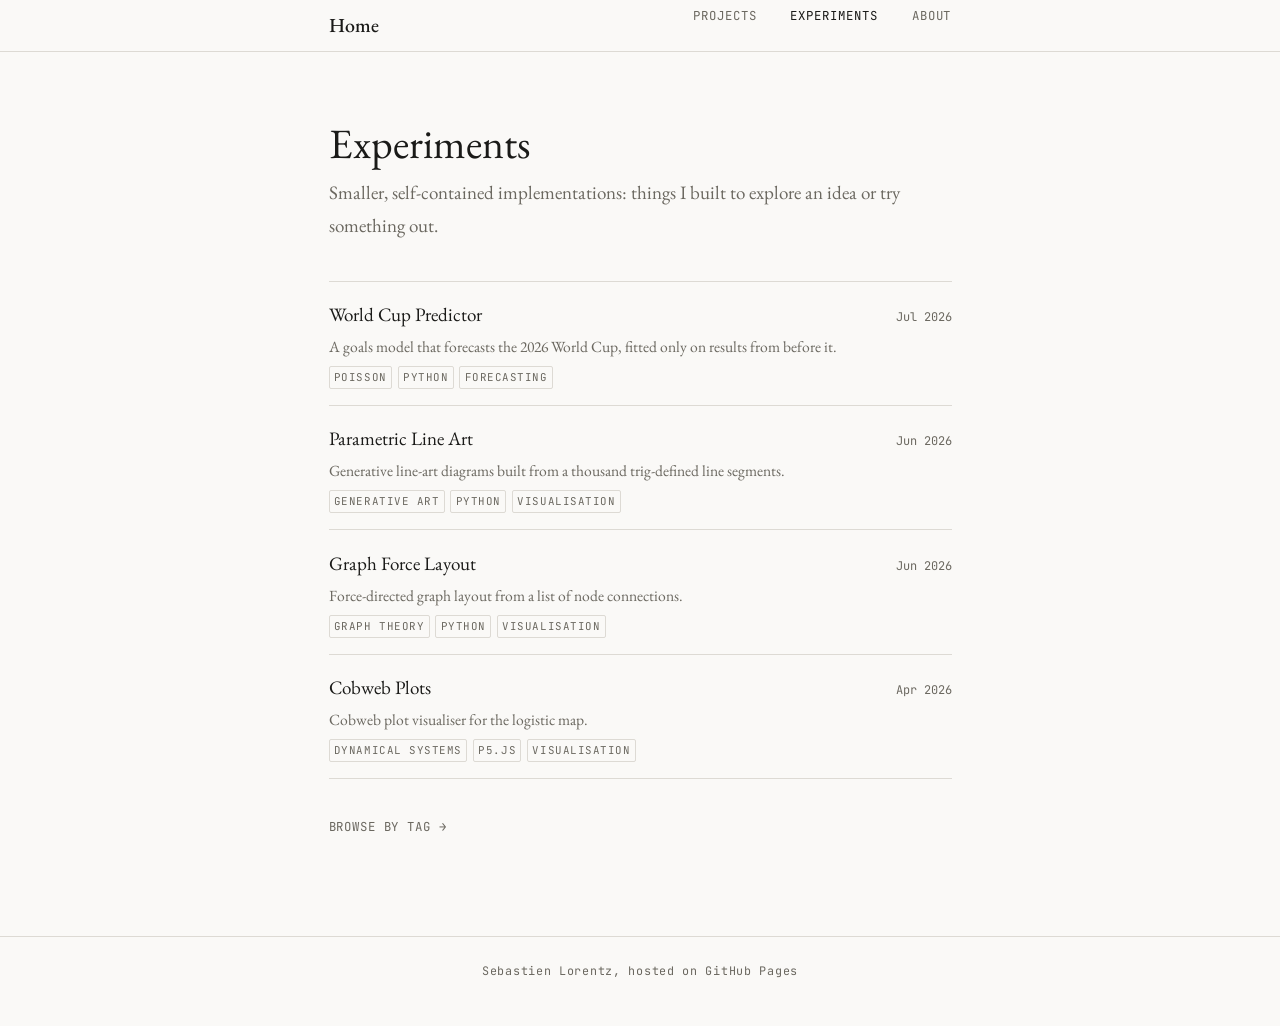
==== experiments/index.html @ 9d786cd4 "Added World Cup prediction page" ====
<!DOCTYPE html>
<html lang="en">
<head>
  <meta charset="UTF-8" />
  <meta name="viewport" content="width=device-width, initial-scale=1.0" />
  <title>Experiments | Sebastien</title>
  <link rel="stylesheet" href="/assets/css/main.css?v=3" />
  <link rel="icon" href="/favicon.svg" type="image/svg+xml" />
</head>
<body>

<nav>
  <div class="nav-inner">
    <a class="nav-brand" href="/">Home</a>
    <ul class="nav-links">
      <li><a href="/projects/">Projects</a></li>
      <li><a href="/experiments/" class="active">Experiments</a></li>
      <li><a href="/about.html">About</a></li>
    </ul>
  </div>
</nav>

<main>
  <h1>Experiments</h1>
  <p style="color:var(--text-dim); margin-top:0.5rem; margin-bottom:2rem;">
    Smaller, self-contained implementations: things I built to explore an idea or try something out.
  </p>

  <div class="project-list">

    <a class="project-item" href="/experiments/world_cup_predictor/world_cup_predictor.html">
      <div>
        <div class="item-title">World Cup Predictor</div>
        <div class="item-desc">A goals model that forecasts the 2026 World Cup, fitted only on results from before it.</div>
        <div class="item-tags">
          <span class="item-tag">Poisson</span>
          <span class="item-tag">Python</span>
          <span class="item-tag">forecasting</span>
        </div>
      </div>
      <div class="item-date">Jul 2026</div>
    </a>

    <a class="project-item" href="/experiments/line-art/line-art.html">
      <div>
        <div class="item-title">Parametric Line Art</div>
        <div class="item-desc">Generative line-art diagrams built from a thousand trig-defined line segments.</div>
        <div class="item-tags">
          <span class="item-tag">generative art</span>
          <span class="item-tag">Python</span>
          <span class="item-tag">visualisation</span>
        </div>
      </div>
      <div class="item-date">Jun 2026</div>
    </a>

    <a class="project-item" href="/experiments/Graph-forces/graph-forces.html">
      <div>
        <div class="item-title">Graph Force Layout</div>
        <div class="item-desc">Force-directed graph layout from a list of node connections.</div>
        <div class="item-tags">
          <span class="item-tag">graph theory</span>
          <span class="item-tag">Python</span>
          <span class="item-tag">visualisation</span>
        </div>
      </div>
      <div class="item-date">Jun 2026</div>
    </a>

    <a class="project-item" href="/experiments/cobweb/cobweb.html">
      <div>
        <div class="item-title">Cobweb Plots</div>
        <div class="item-desc">Cobweb plot visualiser for the logistic map.</div>
        <div class="item-tags">
          <span class="item-tag">dynamical systems</span>
          <span class="item-tag">p5.js</span>
          <span class="item-tag">visualisation</span>
        </div>
      </div>
      <div class="item-date">Apr 2026</div>
    </a>

    <!-- Copy the block above for each new experiment -->

  </div>

  <a class="all-link" href="/tags.html">Browse by tag &rarr;</a>
</main>

<footer>
  <p>Sebastien Lorentz, hosted on GitHub Pages</p>
</footer>

<script src="/assets/js/tags.js" defer></script>

</body>
</html>
---- assets/css/main.css ----
@import url('https://fonts.googleapis.com/css2?family=EB+Garamond:ital,wght@0,400;0,500;1,400&family=JetBrains+Mono:wght@400&display=swap');

:root {
  --bg:       #faf9f7;
  --surface:  #f2f0ec;
  --border:   #dddad4;
  --text:     #1a1a18;
  --text-dim: #6b6860;
  --accent:   #2a5298;
  --code-bg:  #f4f3f0;
  --max-w:    680px;
  --nav-h:    52px;
  --serif:    'EB Garamond', Georgia, serif;
  --mono:     'JetBrains Mono', 'Courier New', monospace;
}

*, *::before, *::after { box-sizing: border-box; margin: 0; padding: 0; }

html { font-size: 19px; scroll-behavior: smooth; }

body {
  background:     var(--bg);
  color:          var(--text);
  font-family:    var(--serif);
  line-height:    1.75;
  min-height:     100vh;
  display:        flex;
  flex-direction: column;
}

/* ── Nav ── */
nav {
  height:        var(--nav-h);
  border-bottom: 1px solid var(--border);
  background:    var(--bg);
  position:      sticky;
  top:           0;
  z-index:       10;
}
.nav-inner {
  max-width:       var(--max-w);
  height:          100%;
  margin:          0 auto;
  padding:         0 1.5rem;
  display:         flex;
  align-items:     center;
  justify-content: space-between;
}
.nav-brand {
  font-family:     var(--serif);
  font-size:       1.05rem;
  font-weight:     500;
  color:           var(--text);
  text-decoration: none;
}
.nav-brand:hover { color: var(--accent); }
.nav-links { list-style: none; display: flex; gap: 1.75rem; }
.nav-links a {
  font-family:     var(--mono);
  font-size:       0.65rem;
  letter-spacing:  0.08em;
  text-transform:  uppercase;
  color:           var(--text-dim);
  text-decoration: none;
}
.nav-links a:hover, .nav-links a.active { color: var(--text); }

/* ── Main ── */
main {
  flex:      1;
  max-width: var(--max-w);
  width:     100%;
  margin:    0 auto;
  padding:   3.5rem 1.5rem 5rem;
}

/* ── Typography ── */
h1 { font-family: var(--serif); font-weight: 400; font-size: 2.2rem; line-height: 1.15; margin-bottom: 0.4rem; }
h2 { font-family: var(--serif); font-weight: 400; font-size: 1.4rem; margin-top: 2.8rem; margin-bottom: 0.6rem; border-bottom: 1px solid var(--border); padding-bottom: 0.3rem; }
h3 { font-family: var(--serif); font-weight: 400; font-size: 1.1rem; font-style: italic; margin-top: 1.8rem; margin-bottom: 0.3rem; color: var(--text-dim); }
p  { margin-bottom: 1.1rem; }
a  { color: var(--accent); text-decoration: underline; text-underline-offset: 2px; }
a:hover { text-decoration: none; }
strong { font-weight: 500; }
em { font-style: italic; }
hr { border: none; border-top: 1px solid var(--border); margin: 2rem 0; }
ul, ol { padding-left: 1.4rem; margin-bottom: 1.1rem; }
li { margin-bottom: 0.2rem; }

/* ── Code ── */
code {
  font-family:   var(--mono);
  font-size:     0.75em;
  background:    var(--code-bg);
  border:        1px solid var(--border);
  border-radius: 3px;
  padding:       0.1em 0.35em;
  color:         var(--text);
}
pre {
  background:    var(--code-bg);
  border:        1px solid var(--border);
  border-radius: 4px;
  padding:       1.1rem 1.3rem;
  overflow-x:    auto;
  margin:        1.4rem 0;
  line-height:   1.55;
}
pre code {
  background: none;
  border:     none;
  padding:    0;
  font-size:  0.78rem;
}

/* ── MathJax ── */
mjx-container[display="true"] {
  overflow-x: auto;
  margin:     1.4rem 0 !important;
  padding:    0.2rem 0;
}

/* ── Footer ── */
footer {
  border-top: 1px solid var(--border);
  padding:    1.25rem 1.5rem;
  text-align: center;
}
footer p {
  font-family:    var(--mono);
  font-size:      0.62rem;
  letter-spacing: 0.06em;
  color:          var(--text-dim);
}

/* ── Homepage ── */
.hero {
  padding-bottom: 2.5rem;
  border-bottom:  1px solid var(--border);
  margin-bottom:  2.5rem;
}
.hero h1   { margin-bottom: 0.75rem; }
.hero-lead { color: var(--text-dim); font-size: 1rem; max-width: 520px; }

.section-label {
  font-family:    var(--mono);
  font-size:      0.62rem;
  letter-spacing: 0.1em;
  text-transform: uppercase;
  color:          var(--text-dim);
  margin-bottom:  0.75rem;
}

/* ── Project list ── */
.project-list { margin-bottom: 1.5rem; }
.project-item {
  display:         flex;
  justify-content: space-between;
  align-items:     baseline;
  gap:             1rem;
  padding:         0.85rem 0;
  border-bottom:   1px solid var(--border);
  text-decoration: none;
  color:           inherit;
}
.project-item:first-child { border-top: 1px solid var(--border); }
.project-item:hover .item-title { color: var(--accent); }
.item-title {
  font-family: var(--serif);
  font-size:   1rem;
  color:       var(--text);
  transition:  color 0.15s;
}
.item-desc  { font-size: 0.82rem; color: var(--text-dim); margin-top: 0.1rem; }
.item-tags  { display: flex; flex-wrap: wrap; gap: 0.3rem; margin-top: 0.3rem; }
.item-tag {
  font-family:    var(--mono);
  font-size:      0.57rem;
  letter-spacing: 0.05em;
  text-transform: uppercase;
  border:         1px solid var(--border);
  border-radius:  2px;
  padding:        0.1em 0.4em;
  color:          var(--text-dim);
}
/* clickable tag chips (handled by /assets/js/tags.js) */
.tag, .item-tag { cursor: pointer; transition: color 0.15s, border-color 0.15s; }
.tag:hover, .item-tag:hover { color: var(--accent); border-color: var(--accent); }
.item-date {
  font-family: var(--mono);
  font-size:   0.63rem;
  color:       var(--text-dim);
  white-space: nowrap;
  flex-shrink: 0;
}
.all-link {
  font-family:     var(--mono);
  font-size:       0.65rem;
  letter-spacing:  0.07em;
  text-transform:  uppercase;
  color:           var(--text-dim);
  text-decoration: none;
}
.all-link:hover { color: var(--accent); }

/* ── About page ── */
.page-sub {
  font-family:    var(--mono);
  font-size:      0.65rem;
  letter-spacing: 0.08em;
  text-transform: uppercase;
  color:          var(--text-dim);
  margin-bottom:  2rem;
  display:        block;
}
.interest-grid {
  display:               grid;
  grid-template-columns: 1fr 1fr;
  gap:                   1px;
  border:                1px solid var(--border);
  background:            var(--border);
  border-radius:         4px;
  overflow:              hidden;
  margin:                1.2rem 0 2rem;
}
.interest-cell  { background: var(--bg); padding: 0.9rem 1.1rem; }
.interest-label {
  font-family:    var(--mono);
  font-size:      0.58rem;
  letter-spacing: 0.09em;
  text-transform: uppercase;
  color:          var(--text-dim);
  margin-bottom:  0.2rem;
}
.interest-value { font-size: 0.9rem; }

/* ── Project page ── */
.back-link {
  display:         inline-block;
  font-family:     var(--mono);
  font-size:       0.63rem;
  letter-spacing:  0.07em;
  text-transform:  uppercase;
  color:           var(--text-dim);
  text-decoration: none;
  margin-bottom:   2rem;
}
.back-link:hover { color: var(--accent); }

.project-header {
  padding-bottom: 1.5rem;
  border-bottom:  1px solid var(--border);
  margin-bottom:  2rem;
}
.project-meta {
  font-family: var(--mono);
  font-size:   0.63rem;
  color:       var(--text-dim);
  margin-top:  0.6rem;
  display:     flex;
  flex-wrap:   wrap;
  gap:         0.4rem 1.5rem;
}
.tag-list { display: flex; flex-wrap: wrap; gap: 0.35rem; margin-top: 0.6rem; }
.tag {
  font-family:    var(--mono);
  font-size:      0.57rem;
  letter-spacing: 0.06em;
  text-transform: uppercase;
  border:         1px solid var(--border);
  border-radius:  2px;
  padding:        0.1em 0.4em;
  color:          var(--text-dim);
}

/* ── Demo embed ── */
.demo-wrap {
  margin:        1.8rem 0;
  border:        1px solid var(--border);
  border-radius: 4px;
  overflow:      hidden;
  background:    var(--surface);
}
.demo-label {
  font-family:    var(--mono);
  font-size:      0.6rem;
  letter-spacing: 0.08em;
  text-transform: uppercase;
  color:          var(--text-dim);
  padding:        0.45rem 1rem;
  border-bottom:  1px solid var(--border);
  background:     var(--bg);
}
.demo-body {
  padding:         1.5rem;
  display:         flex;
  justify-content: center;
  background:      #fff;
}

/* ── Figures ── */
figcaption {
  font-size:  0.82rem;
  color:      var(--text-dim);
  margin-top: 0.5rem;
  text-align: center;
}

/* ── Juniper ── */
.juniper-cell {
  display:        flex;
  flex-direction: column;
  align-items:    stretch;
  width:          100%;
}

.juniper-input .CodeMirror {
  height:      300px;
  max-height:  300px;
  overflow-y:  auto;
  font-family: var(--mono);
  font-size:   0.78rem;
  line-height: 1.6;
  padding:     0.75rem 0;
  background:  var(--code-bg);
  color:       var(--text);
}

.juniper-input .CodeMirror-scroll { min-height: 60px; }

.juniper-button {
  font-family:    var(--mono);
  font-size:      0.65rem;
  letter-spacing: 0.1em;
  text-transform: uppercase;
  background:     var(--surface);
  border:         none;
  border-top:     1px solid var(--border);
  border-bottom:  1px solid var(--border);
  color:          var(--text-dim);
  padding:        0.5rem 1rem;
  cursor:         pointer;
  text-align:     center;
  transition:     background 0.15s, color 0.15s;
  width:          100%;
}
.juniper-button:hover { background: var(--border); color: var(--text); }

.juniper-output {
  font-family: var(--mono);
  font-size:   0.78rem;
  line-height: 1.6;
  padding:     0.85rem 1rem;
  background:  var(--bg) !important;
  color:       var(--text) !important;
  white-space: pre-wrap;
}
.juniper-output:empty { display: none; }

/* ── Tables (caption above, the way a paper labels one) ── */
.table-wrap { overflow-x: auto; margin: 1.8rem 0; }
.table-wrap table {
  border-collapse: collapse;
  font-family:     var(--mono);
  font-size:       0.68rem;
  line-height:     1.5;
  min-width:       100%;
}
.table-wrap caption {
  caption-side:  top;
  font-family:   var(--serif);
  font-size:     0.82rem;
  line-height:   1.5;
  color:         var(--text-dim);
  text-align:    left;
  margin-bottom: 0.6rem;
}
.table-wrap th,
.table-wrap td {
  padding:     0.32rem 0.75rem;
  text-align:  right;
  white-space: nowrap;
}
.table-wrap thead th {
  border-bottom: 1px solid var(--border);
  font-weight:   400;
  color:         var(--text-dim);
}
.table-wrap thead th:first-child,
.table-wrap tbody th {
  text-align:  left;
  font-weight: 400;
  padding-left: 0;
}
.table-wrap tbody tr + tr th,
.table-wrap tbody tr + tr td { border-top: 1px solid var(--surface); }

/* ── Notebook (nbconvert --template basic output, wrapped in .notebook) ── */
.notebook { margin: 1.4rem 0; }        /* spaces each embedded chunk from surrounding prose */
.notebook .prompt { display: none; }   /* ponytail: hides In[n]/Out[n], so no two-column layout needed */
.notebook .cell + .cell { margin-top: 1.4rem; }
.notebook .input_area {
  background:    var(--code-bg);
  border:        1px solid var(--border);
  border-radius: 4px;
  overflow-x:    auto;
}
.notebook .input_area pre {
  background: none;
  border:     none;
  margin:     0;
  padding:    1.1rem 1.3rem;
  font-size:  0.78rem;
}
.notebook .output_subarea pre {
  background: none;
  border:     none;
  margin:     0;
  padding:    0.7rem 1.3rem;
  font-size:  0.75rem;
  color:      var(--text-dim);
}
.notebook .output_error pre { color: #a33; }
.notebook .output_png img,
.notebook .output_svg svg {
  display:   block;
  max-width: 100%;
  height:    auto;
  margin:    1rem auto;
}
.notebook .output_html { overflow-x: auto; font-size: 0.8rem; }

/* ── Figure row ── */
figure { margin: 1.8rem 0; }
.figure-row {
  display: flex;
  gap: 0.3rem;
  justify-content: center;
}
.figure-row img {
  flex: 1 1 0;
  min-width: 0;
  width: 100%;
  height: auto;
  object-fit: contain;
}

/* ── Responsive ── */
@media (max-width: 580px) {
  html { font-size: 17px; }
  main { padding: 2rem 1.1rem 4rem; }
  .nav-inner { padding: 0 1.1rem; }
  .interest-grid { grid-template-columns: 1fr; }
  .project-item { flex-direction: column; gap: 0.2rem; }
  .item-date { display: none; }
}

.juniper-button {
  position: static !important;
}
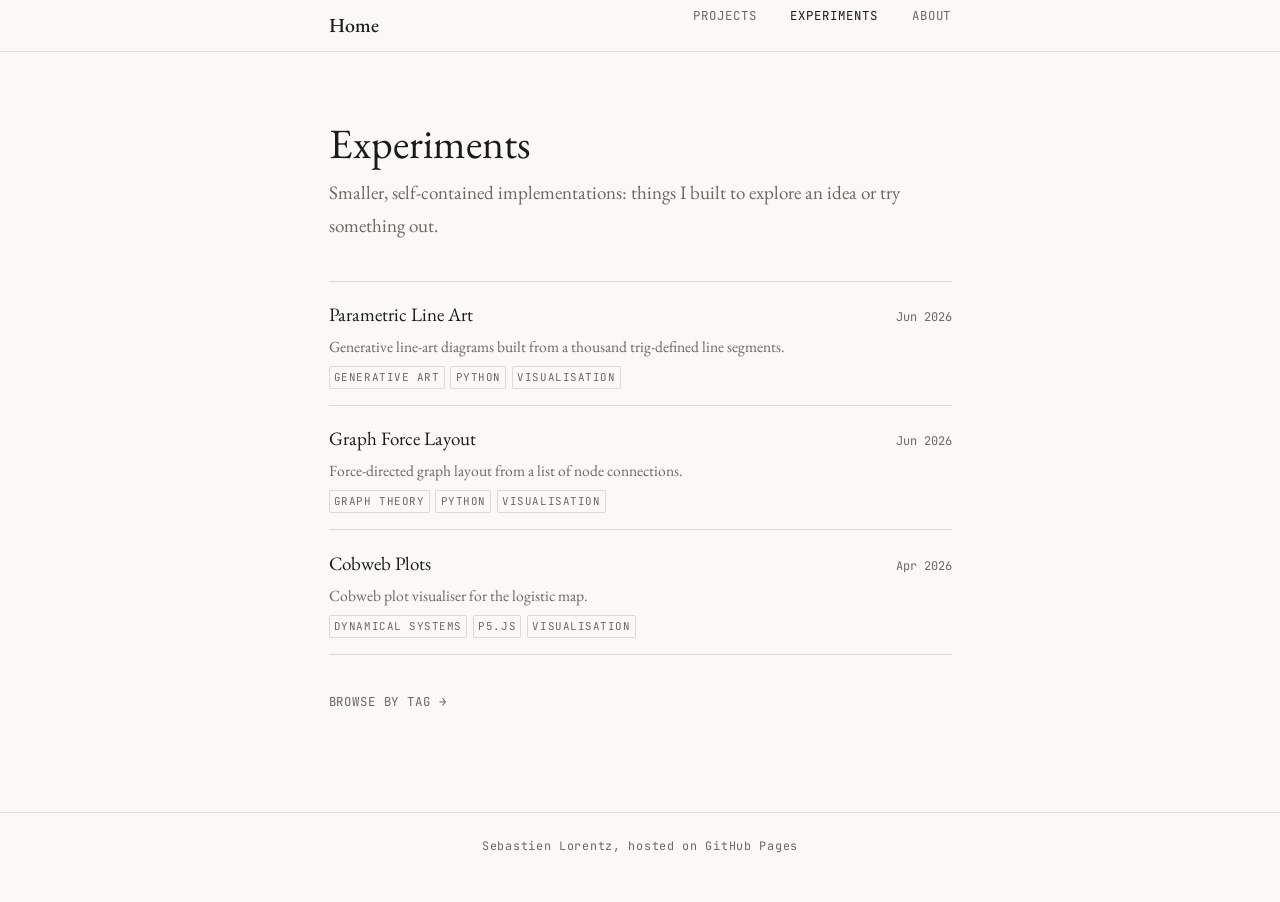
==== commit ee673fcf: "css fix" ====
--- a/experiments/index.html
+++ b/experiments/index.html
@@ -4,7 +4,7 @@
   <meta charset="UTF-8" />
   <meta name="viewport" content="width=device-width, initial-scale=1.0" />
   <title>Experiments | Sebastien</title>
-  <link rel="stylesheet" href="/assets/css/main.css?v=3" />
+  <link rel="stylesheet" href="/assets/css/main.css?v=4" />
   <link rel="icon" href="/favicon.svg" type="image/svg+xml" />
 </head>
 <body>
@@ -27,19 +27,6 @@
   </p>
 
   <div class="project-list">
-
-    <a class="project-item" href="/experiments/world_cup_predictor/world_cup_predictor.html">
-      <div>
-        <div class="item-title">World Cup Predictor</div>
-        <div class="item-desc">A goals model that forecasts the 2026 World Cup, fitted only on results from before it.</div>
-        <div class="item-tags">
-          <span class="item-tag">Poisson</span>
-          <span class="item-tag">Python</span>
-          <span class="item-tag">forecasting</span>
-        </div>
-      </div>
-      <div class="item-date">Jul 2026</div>
-    </a>
 
     <a class="project-item" href="/experiments/line-art/line-art.html">
       <div>
